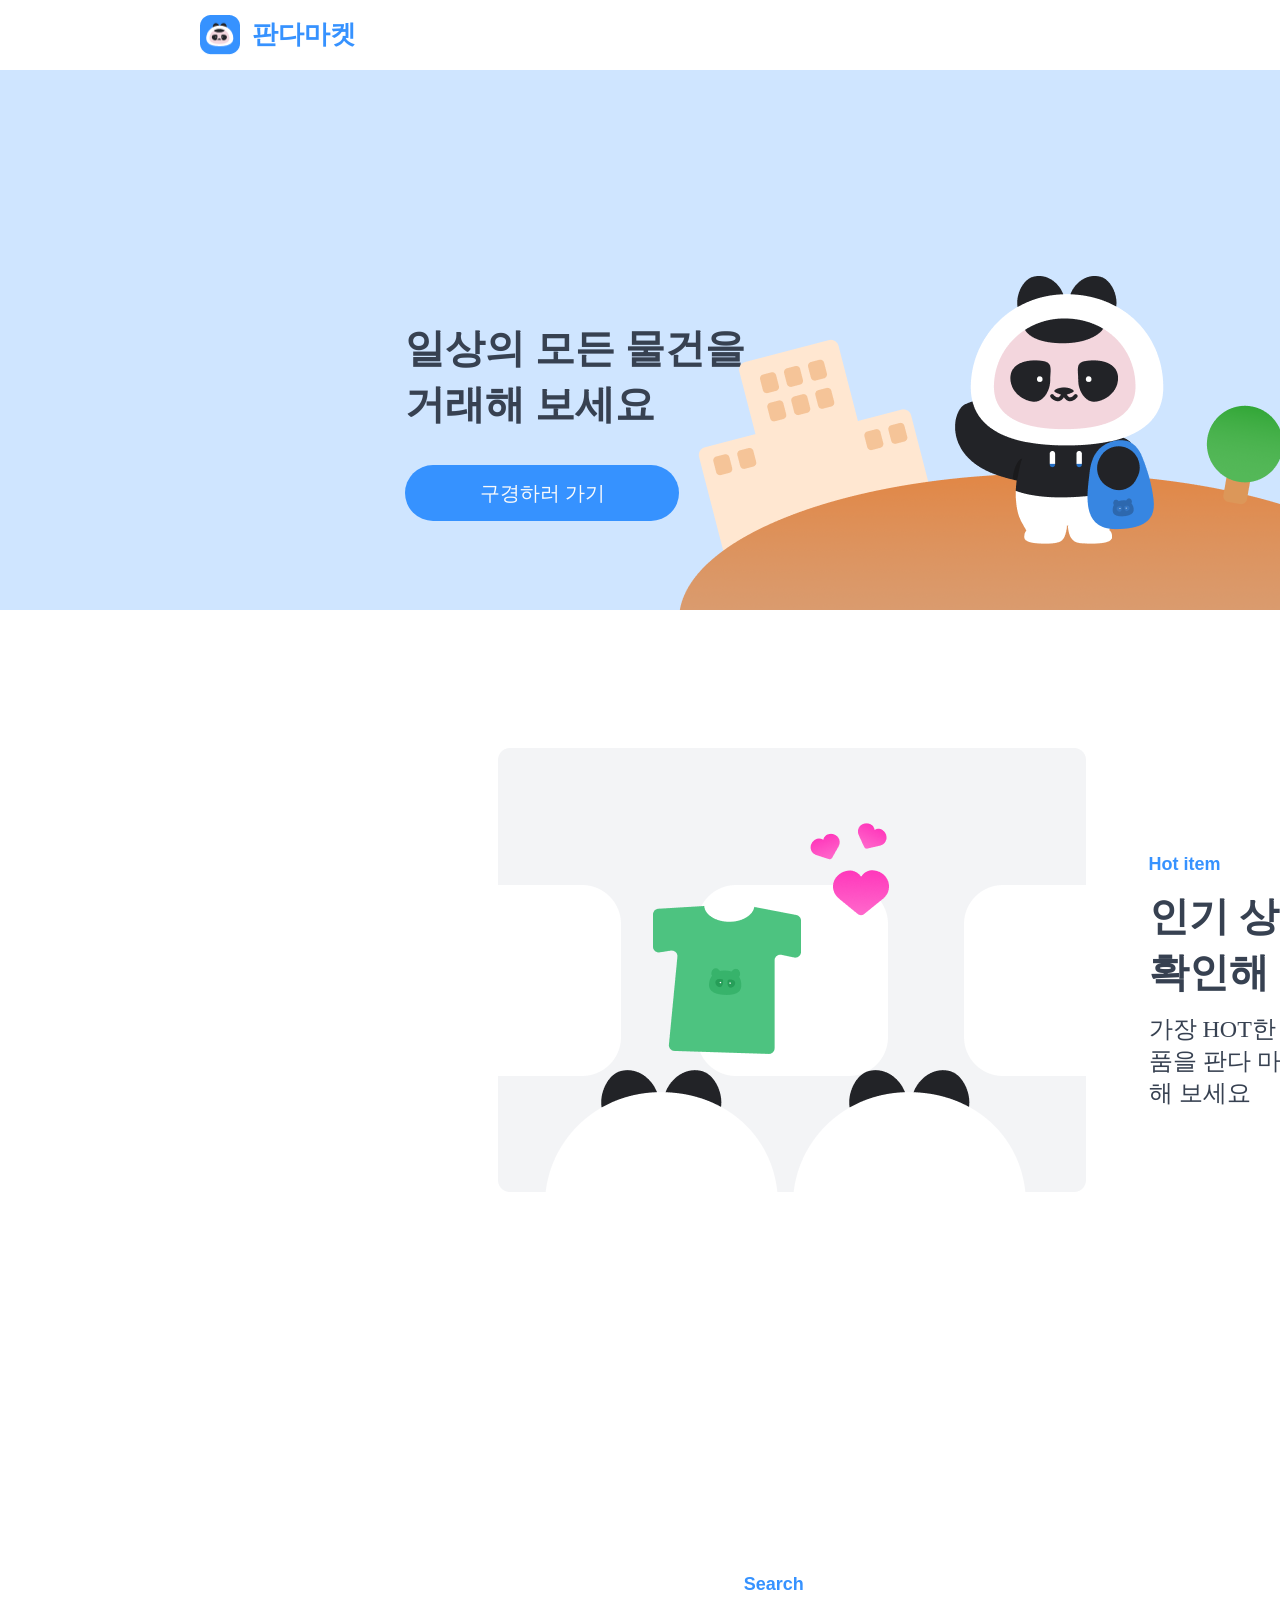
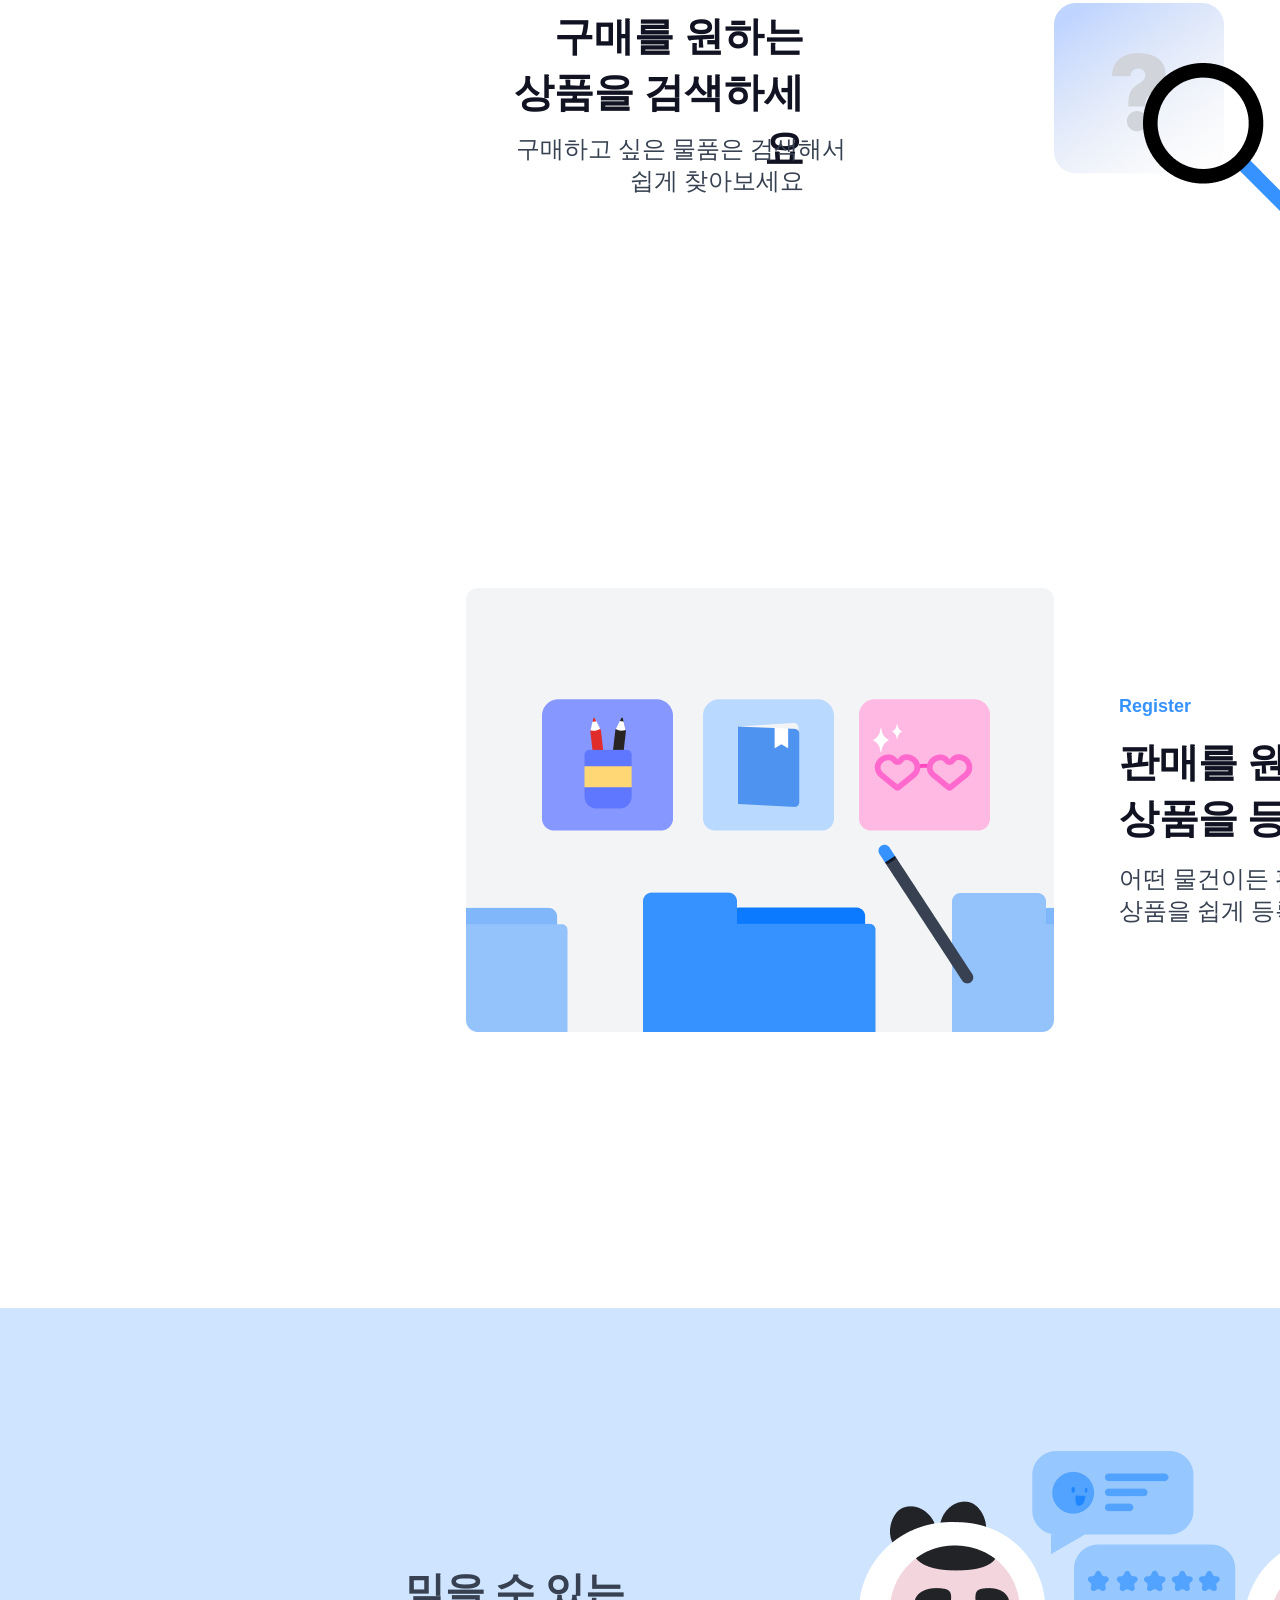
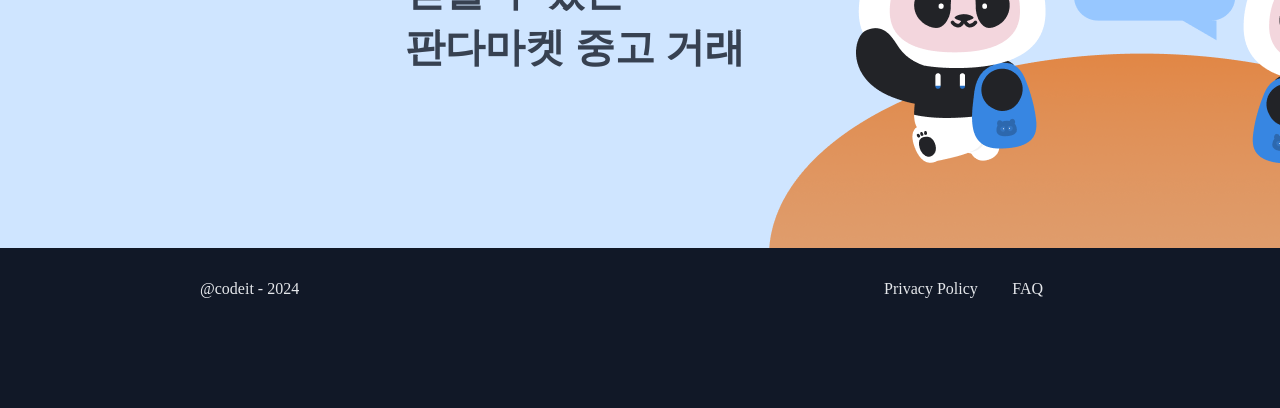
==== main/index.html @ 634217af "feat: 스프린트 미션1" ====
<!doctype html>
<html lang="en">
  <head>
    <meta charset="UTF-8" />
    <meta name="viewport" content="width=device-width, initial-scale=1.0" />
    <title>panda_market</title>
    <link rel="stylesheet" href="index.css" />
  </head>

  <body class="page-wrapper">
    <!--메인 타이틀-->
    <div class="home-page">
      <header class="main-title">
        <div class="main-title-box">
          <a href="#" class="panda-logo">
            <img
              src="../images/panda_face.png"
              alt="판다마켓 로고"
              class="panda_logo_img"
            />
            <span class="panda_logo_name">판다마켓</span>
          </a>
          <a href="../login/index.html" class="login-text">로그인</a>
        </div>
      </header>

      <!--메인 상단 이미지-->
      <div class="banner-wrapper">
        <section class="main-top-img">
          <div class="banner-top-box">
            <div class="banner-top-text-box">
              <p class="banner-top-text">
                일상의 모든 물건을 <br />
                거래해 보세요
              </p>
              <a href="../item/index.html" class="search-products"
                >구경하러 가기</a
              >
            </div>

            <img
              src="../images/Group 33680.png"
              alt="판다 마켓 메인 일러스트"
              class="banner-top-img-box"
            />
          </div>
        </section>
      </div>

      <!--홈페이지 이용 설명-->
      <section class="description">
        <div class="main-description">
          <div class="main-description-img">
            <img src="../images/Img_home_01.png" alt="인기 상품 예시 이미지" />
          </div>

          <div class="main-description-text">
            <p class="title-highlight1">Hot item</p>
            <p class="title-section1">
              인기 상품을 <br />
              확인해 보세요
            </p>
            <p class="title-text1">
              가장 HOT한 중고거래 물품을 판다 마켓에서 확인해 보세요
            </p>
          </div>
        </div>
      </section>

      <section class="description">
        <div class="search-description">
          <div class="search-description-text">
            <p class="title-highlight2">Search</p>
            <p class="title-section2">
              구매를 원하는<br />
              상품을 검색하세요
            </p>
            <p class="title-text2">
              구매하고 싶은 물품은 검색해서 <br />
              쉽게 찾아보세요
            </p>
          </div>

          <div class="search-description-img">
            <div class="search-box">
              <img src="../images/Group 33629.png" alt="구매 원하는 상품" />

              <div class="search-icon">
                <img src="../images/Group 33604.png" alt="돋보기" />
              </div>
            </div>
          </div>
        </div>
      </section>

      <section class="description">
        <div class="create-description">
          <div class="create-description-img">
            <img src="../images/Img_home_03.png" alt="상품 등록과정 이미지" />
          </div>

          <div class="create-description-text">
            <p class="title-highlight3">Register</p>
            <p class="title-section3">
              판매를 원하는 <br />
              상품을 등록하세요
            </p>
            <p class="title-text3">
              어떤 물건이든 판매하고 싶은 상품을 쉽게 등록하세요
            </p>
          </div>
        </div>
      </section>

      <!--메인 하단 이미지-->
      <div class="bottom-group">
        <div class="banner-wrapper">
          <section class="main-bottom-img">
            <div class="banner-bottom-box">
              <div class="banner-bottom-text-box">
                <p class="banner-bottom-text">
                  믿을 수 있는 <br />
                  판다마켓 중고 거래
                </p>
              </div>
              <img
                src="../images/Img_home_bottom.png"
                alt="판다 마켓 메인 일러스트"
                class="banner-bottom-img"
              />
            </div>
          </section>
        </div>

        <!--하단 홈페이지 정보-->

        <div class="info-wrapper">
          <footer class="site-info">
            <div class="site-info-text">
              <p class="since">@codeit - 2024</p>

              <div class="pr-faq">
                <a href="../item/index.html" class="privacy">Privacy Policy</a>
                <a href="../item/index.html" class="faq">FAQ</a>
              </div>

              <div class="sns">
                <a href="https://www.facebook.com/" class="facebook">
                  <img
                    src="../images/logo/ic_facebook.png"
                    alt="페이스북 사이트"
                  />
                </a>
                <a href="https://www.x.com/" class="x">
                  <img src="../images/logo/ic_twitter.png" alt="x 사이트" />
                </a>
                <a href="https://www.youtube.com/" class="youtube">
                  <img
                    src="../images/logo/ic_youtube.png"
                    alt="유튜브 사이트"
                  />
                </a>
                <a href="https://www.instagram.com/" class="instagram">
                  <img
                    src="../images/logo/ic_instagram.png"
                    alt="인스타그램 사이트"
                  />
                </a>
              </div>
            </div>
          </footer>
        </div>
      </div>
    </div>
  </body>
</html>
---- main/index.css ----
* {
  margin: 0;
  padding: 0;
  box-sizing: border-box;
}

a {
  text-decoration: none;
}

.page-wrapper {
  display: flex;
  width: 100%;
}

.home-page {
  display: flex;
  flex-direction: column;
  margin: 0 auto;
  width: 100%;
  height: 3608px;
  min-width: 1920px;
}

/* 상단 고정 배너 */
.main-title {
  position: sticky;
  top: 0;
  left: 0;
  z-index: 1000;
  display: flex;
  justify-content: center;
  align-items: center;
  width: 100%;
  height: 70px;
  background-color: #ffffff;
}

.main-title-box {
  display: flex;
  justify-content: space-between;
  align-items: center;
  width: 100%;
  max-width: 1920px;
  padding: 0 200px;
  height: 51px;
}

.panda-logo {
  display: flex;
  align-items: center;
  gap: 12px;
  cursor: pointer;
}

.panda_logo_img {
  height: auto;
  width: 40px;
  height: 40.14px;
}

.panda_logo_name {
  font-size: 25.63px;
  font-weight: 700;
  line-height: 100%;
  letter-spacing: 0;
  color: #3692ff;
}

.login-text {
  display: inline-flex;
  justify-content: center;
  align-items: center;
  width: 128px;
  height: 48px;
  padding: 12px 23px;
  border-radius: 8px;
  background-color: #3692ff;
  color: #ffffff;
  text-decoration: none;
  font-weight: 600;
}

/* 메인 상단 이미지 */
.banner-wrapper {
  display: flex;
  justify-content: center;
  width: 100%;
  background-color: #cfe5ff;
}

.main-top-img {
  display: flex;
  justify-content: center;
  align-items: flex-end;
  background-color: #cfe5ff;
  width: 100%;

  height: 540px;
}

.banner-top-box {
  display: flex;
  align-items: center;
  width: 1110px;
  height: 340px;
}

.banner-top-text-box {
  display: flex;
  flex-direction: column;
  display: flex;
  width: 274px;
  height: 238px;
  gap: 32px;
}

.banner-top-text {
  width: 295px;
  height: 112px;
  font-family: "pretendard";
  font-size: 40px;
  font-weight: 700;
  line-height: 140%;
  letter-spacing: 0;
  color: #374151;
  white-space: nowrap;
}

.search-products {
  display: flex;
  flex-direction: row;
  align-items: center;
  justify-content: center;
  width: 274px;
  height: 56px;
  padding: 16px 124px;
  gap: 10px;
  background-color: #3692ff;
  border-radius: 40px;
  border: none;
  white-space: nowrap;
  color: #f9fafb;
  font-size: 20px;
}

.banner-top-img-box {
  width: 746px;
  height: 340px;
}

/* 홈페이지 이용 설명 */
.description {
  /* 설졍 3가지 박스 */
  display: flex;
  justify-content: center;
  align-items: center;
  width: 100%;

  height: 720px;
}

.main-description {
  display: flex;
  align-items: center;
  justify-content: space-around;
  width: 988px;
  height: 444px;
}

.main-description-img {
  display: flex;
  width: 588px;
  height: 444px;
}

.main-description-text {
  display: flex;
  flex-direction: column;
  gap: 12px;
  width: 274px;
  height: 238px;
  gap: 12px;
}

.title-highlight1 {
  /* 홈페이지 이용 설명 글자 양식 1번쨰 */
  font-family: "Pretendard";
  font-family: sans-serif;
  color: #3692ff;
  font-size: 18px;
  width: 72px;
  line-height: 26px;
  font-weight: 700;
  letter-spacing: 0;
}

.title-section1 {
  /* 홈페이지 이용 설명 글자 양식 2번쨰 */
  font-family: "Pretendard";
  white-space: nowrap;
  width: 222px;
  height: 112px;
  font-weight: 700;
  font-size: 40px;
  line-height: 140%;
  letter-spacing: 2%;
  color: #374151;
  text-align: left;
}

.title-text1 {
  /* 홈페이지 이용 설명 글자 양식 3번쨰 */
  width: 274px;
  height: 64px;
  font-weight: 500;
  font-size: 24px;
  line-height: 32px;
  letter-spacing: 0;
  color: #374151;
}

.search-description {
  display: flex;
  align-items: center;
  justify-content: space-around;
  width: 988px;
  height: 444px;
}

.search-description-text {
  display: flex;
  flex-direction: column;
  align-items: flex-end;
  width: 317px;
  height: 238px;
  gap: 12px;
}

.title-highlight2 {
  /* 홈페이지 이용 설명 글자 양식 1번쨰 */
  font-family: "Pretendard";
  font-family: sans-serif;
  color: #3692ff;
  font-size: 18px;
  width: 60px;
  line-height: 26px;
  font-weight: 700;
  letter-spacing: 0;
}

.title-section2 {
  /* 홈페이지 이용 설명 글자 양식 2번쨰 */
  font-family: "Pretendard";
  justify-content: flex-end;
  text-align: right;
  width: 317px;
  height: 112px;
  font-weight: 700;
  font-size: 40px;
  line-height: 140%;
  letter-spacing: 2%;
  color: #111322;
}

.title-text2 {
  /* 홈페이지 이용 설명 글자 양식 3번쨰 */
  font-family: "Pretendard";
  white-space: nowrap;
  width: 288px;
  height: 64px;
  font-weight: 500;
  font-size: 24px;
  line-height: 32px;
  letter-spacing: 0;
  color: #374151;
  text-align: right;
}

.search-description-img {
  display: flex;
  justify-content: center;
  align-items: center;
  width: 588px;
  height: 444px;
}

.search-box {
  /* 물음표 상자 */
  position: relative;
}

.search-icon {
  /* 돋보기 */
  position: absolute;
  top: 60px;
  left: 89px;
}

.create-description {
  display: flex;
  justify-content: space-between;
  align-items: center;
  width: 988px;
  height: 444px;
}

.create-description-img {
  display: flex;
  width: 588px;
  height: 444px;
}

.create-description-text {
  display: flex;
  flex-direction: column;
  justify-content: space-around;
  gap: 12px;
  width: 335px;
  height: 238px;
}

.title-highlight3 {
  /* 홈페이지 이용 설명 글자 양식 1번쨰 */
  font-family: "Pretendard";
  font-family: sans-serif;
  color: #3692ff;
  font-size: 18px;
  width: 72px;
  line-height: 26px;
  font-weight: 700;
  letter-spacing: 0;
}

.title-section3 {
  /* 홈페이지 이용 설명 글자 양식 2번쨰 */
  font-family: "Pretendard";
  white-space: nowrap;
  width: 222px;
  height: 112px;
  font-weight: 700;
  font-size: 40px;
  line-height: 140%;
  letter-spacing: -0.4px;
  color: #111322;
  text-align: left;
}

.title-text3 {
  /* 홈페이지 이용 설명 글자 양식 3번쨰 */
  font-family: "Pretendard";
  width: 335px;
  height: 64px;
  font-weight: 500;
  font-size: 24px;
  line-height: 32px;
  letter-spacing: 0;
  color: #374151;
}

/* 메인 하단 이미지 */
.bottom-group {
  margin-top: auto;
  display: flex;
  flex-direction: column;
}

.main-bottom-img {
  display: flex;
  justify-content: center;
  align-items: flex-end;
  background-color: #cfe5ff;

  width: 100%;
  height: 540px;
}

.banner-bottom-box {
  display: flex;
  justify-content: space-between;
  align-items: center;
  width: 1110px;
  height: 397px;
}

.banner-bottom-text-box {
  display: flex;
  width: 295px;
  height: 172px;
}

.banner-bottom-text {
  display: flex;
  width: 295px;
  height: 112px;
  font-weight: 700;
  font-size: 40px;
  line-height: 140%;
  letter-spacing: 0;
  color: #374151;
  white-space: nowrap;
}

.banner-bottom-img-box {
  display: flex;
  width: 746px;
  height: 397px;
}

/* 하단 홈페이지 정보 */
.info-wrapper {
  display: flex;
  justify-content: center;
  width: 100%;
}

.site-info {
  display: flex;
  flex-direction: column;
  width: 1920px;
  height: 160px;
  padding: 32px 200px;
  gap: 10px;
  box-sizing: border-box;
  background-color: #111827;
}

.site-info-text {
  display: flex;
  justify-content: space-between;
  width: 100%;
  max-width: 1520px;
  height: 20px;
  color: #e5e7eb;
  background-color: #111827;
}

.pr-faq {
  display: flex;
  justify-content: space-between;
  width: 159px;
  height: 19px;
  color: #e5e7eb;
}

.pr-faq a {
  color: #e5e7eb;
}

.privacy {
}

.faq {
}

.facebook {
}

.x {
}

.youtube {
}

.instagram {
}
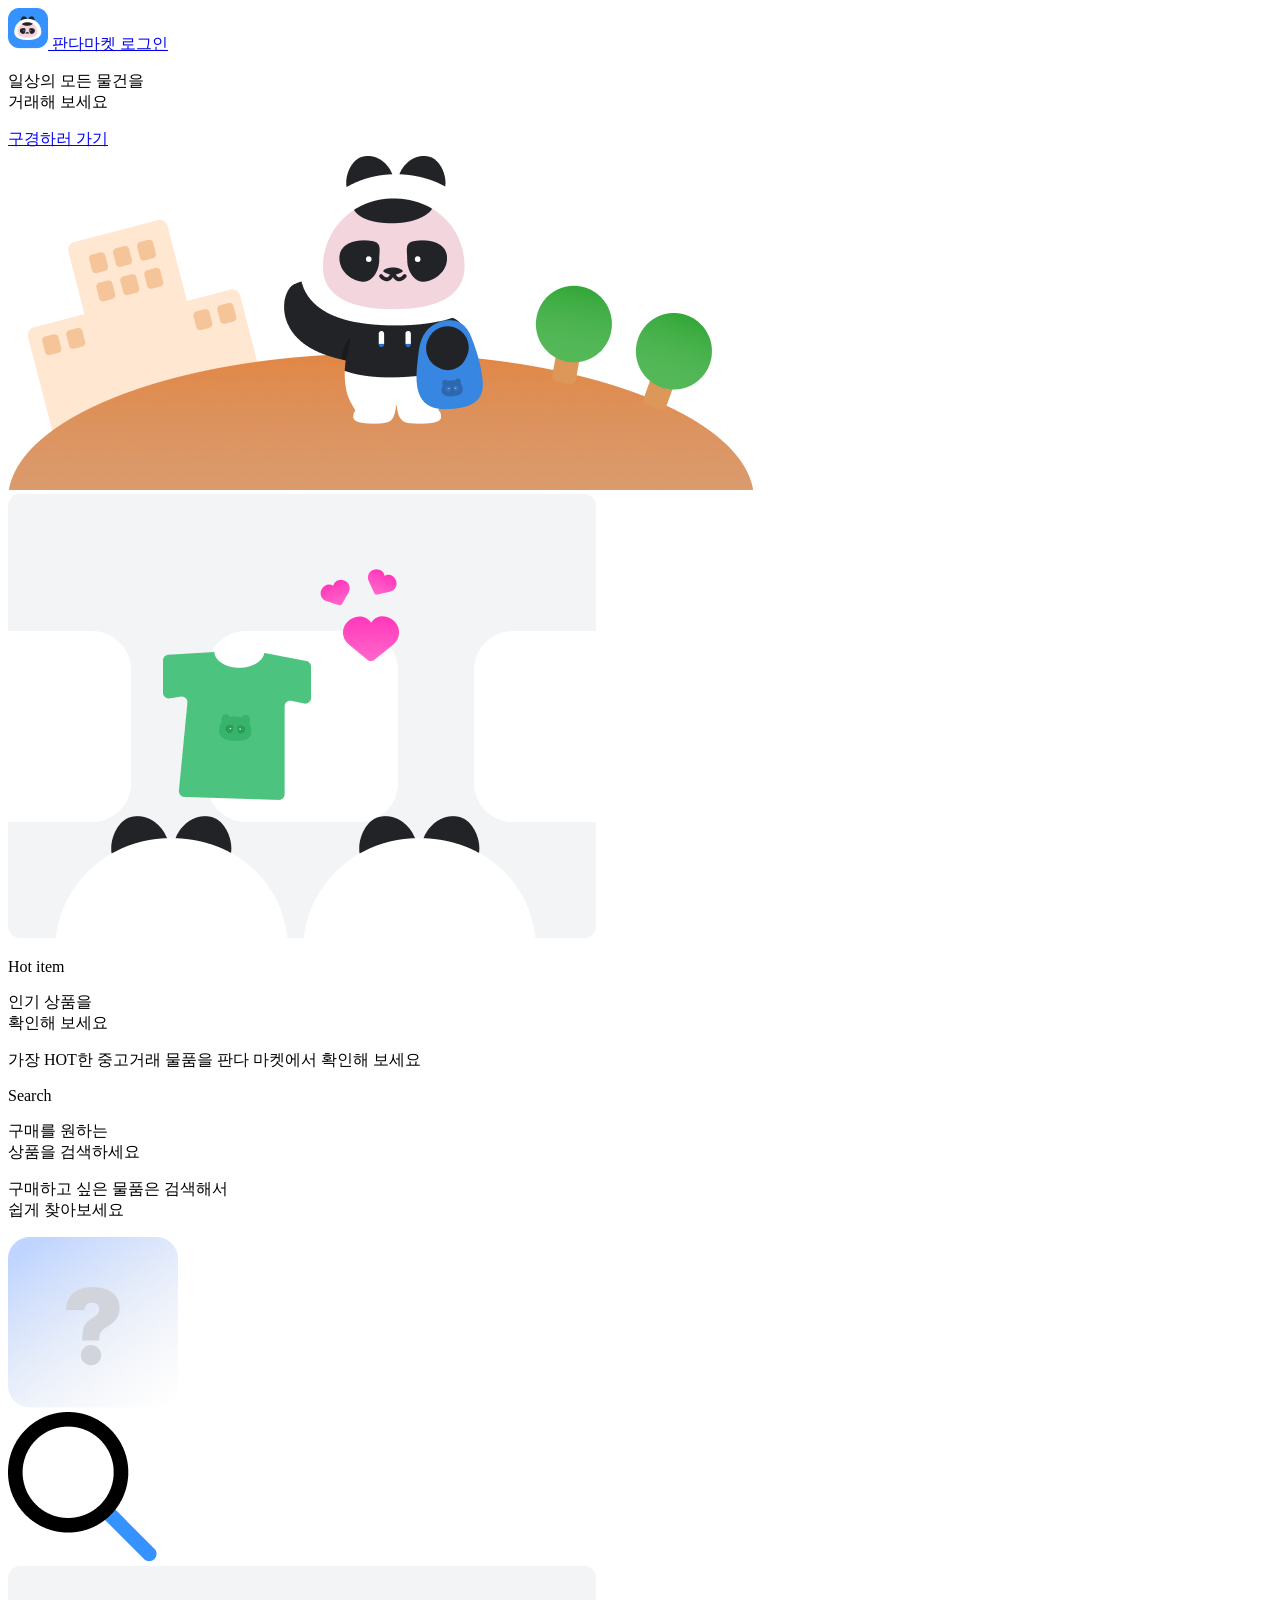
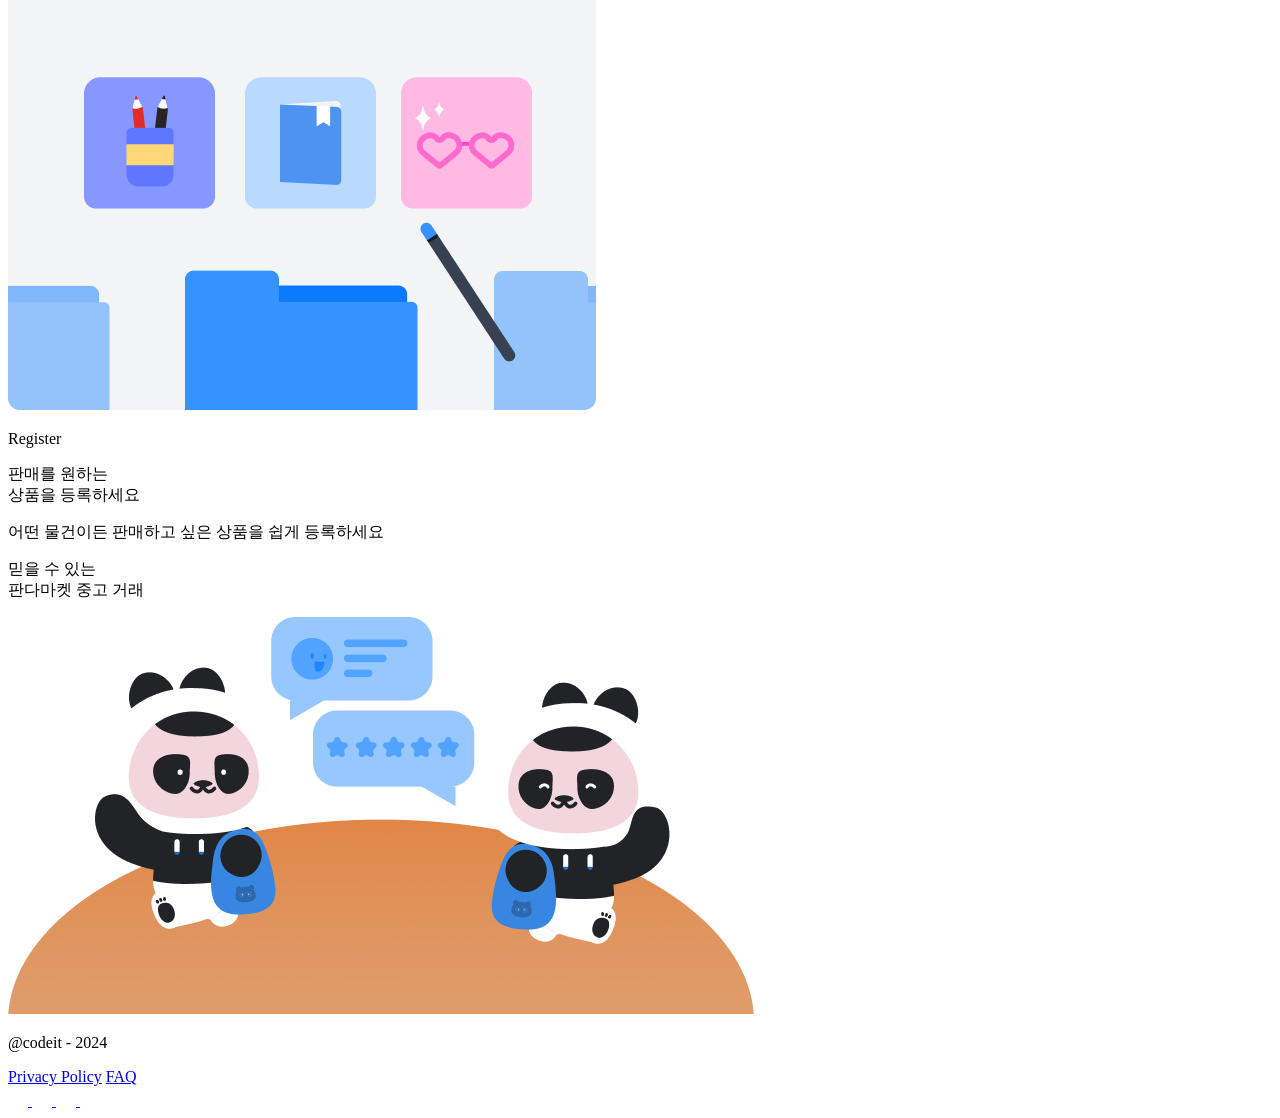
==== commit ed452094: "css 미적용으로 경로 수정 2" ====
--- a/main/index.html
+++ b/main/index.html
@@ -4,7 +4,7 @@
     <meta charset="UTF-8" />
     <meta name="viewport" content="width=device-width, initial-scale=1.0" />
     <title>panda_market</title>
-    <link rel="stylesheet" href="index.css" />
+    <link rel="stylesheet" href="/index.css" />
   </head>
 
   <body class="page-wrapper">
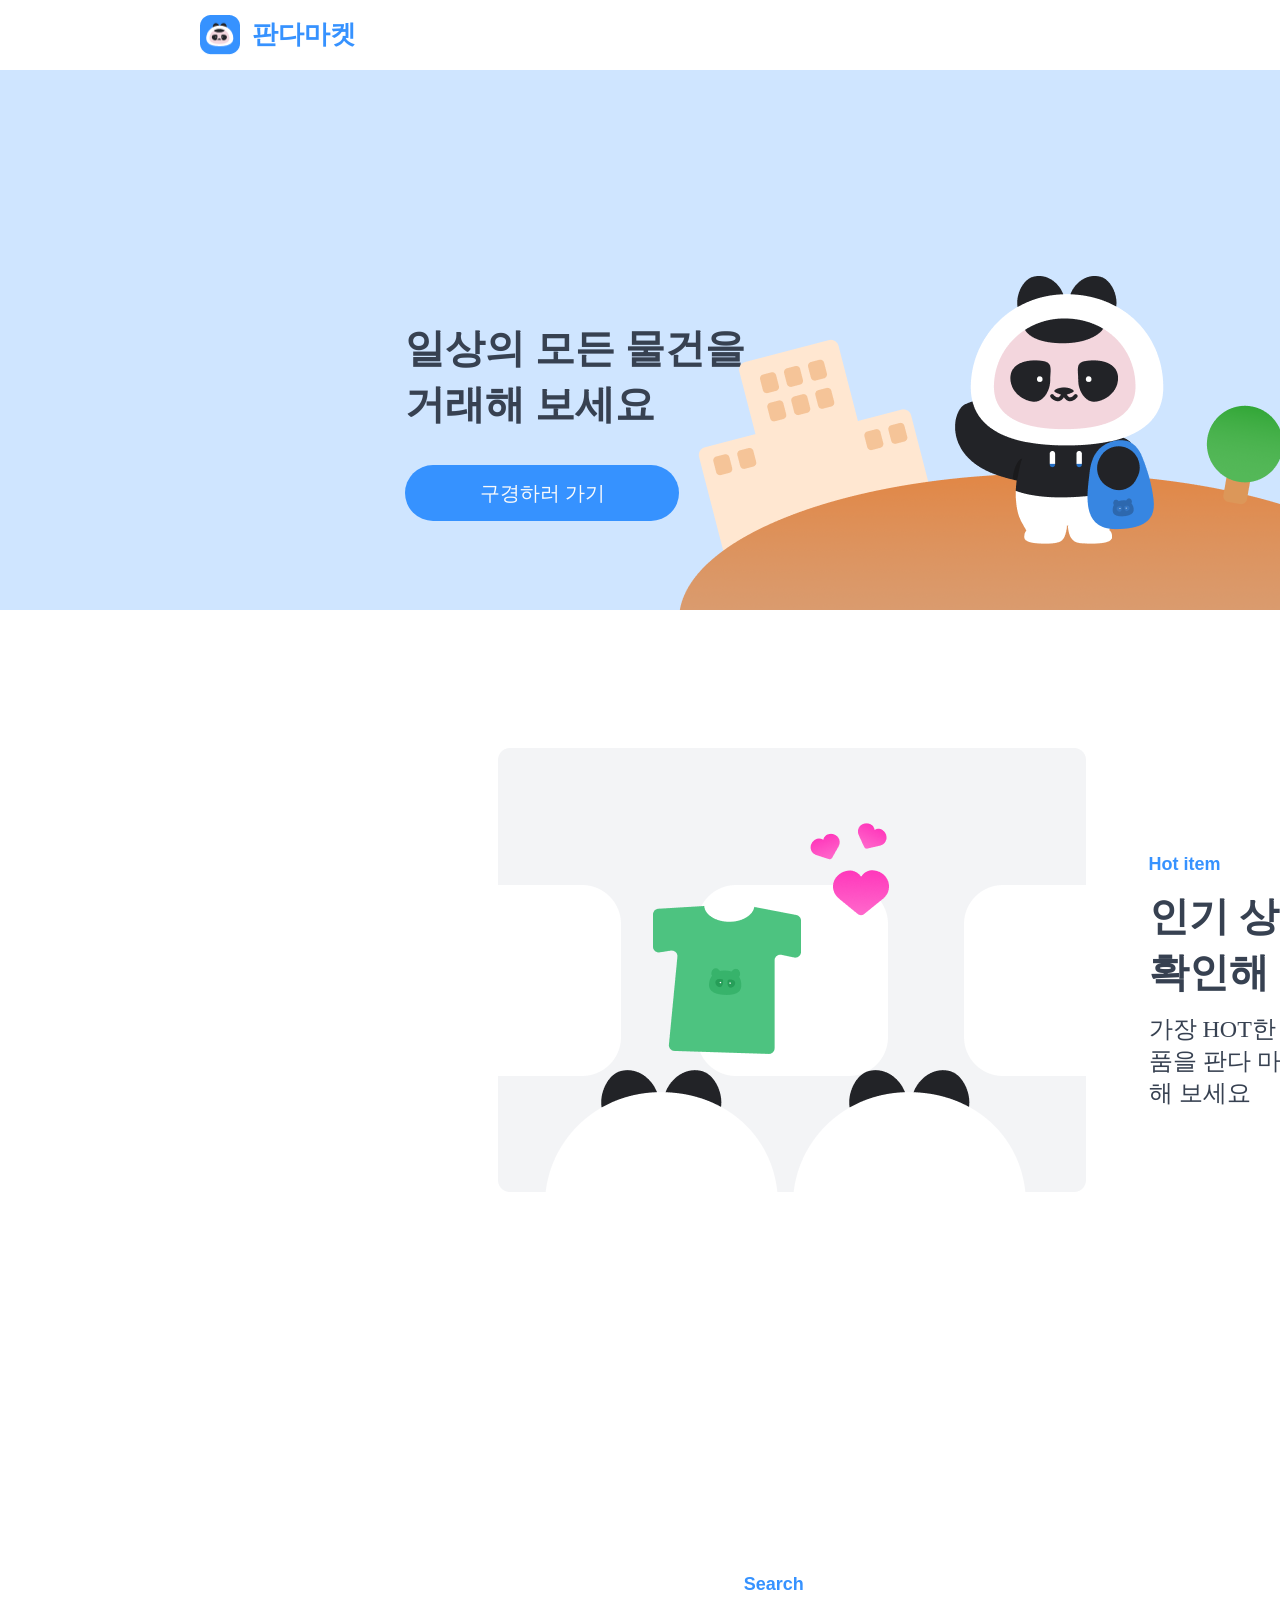
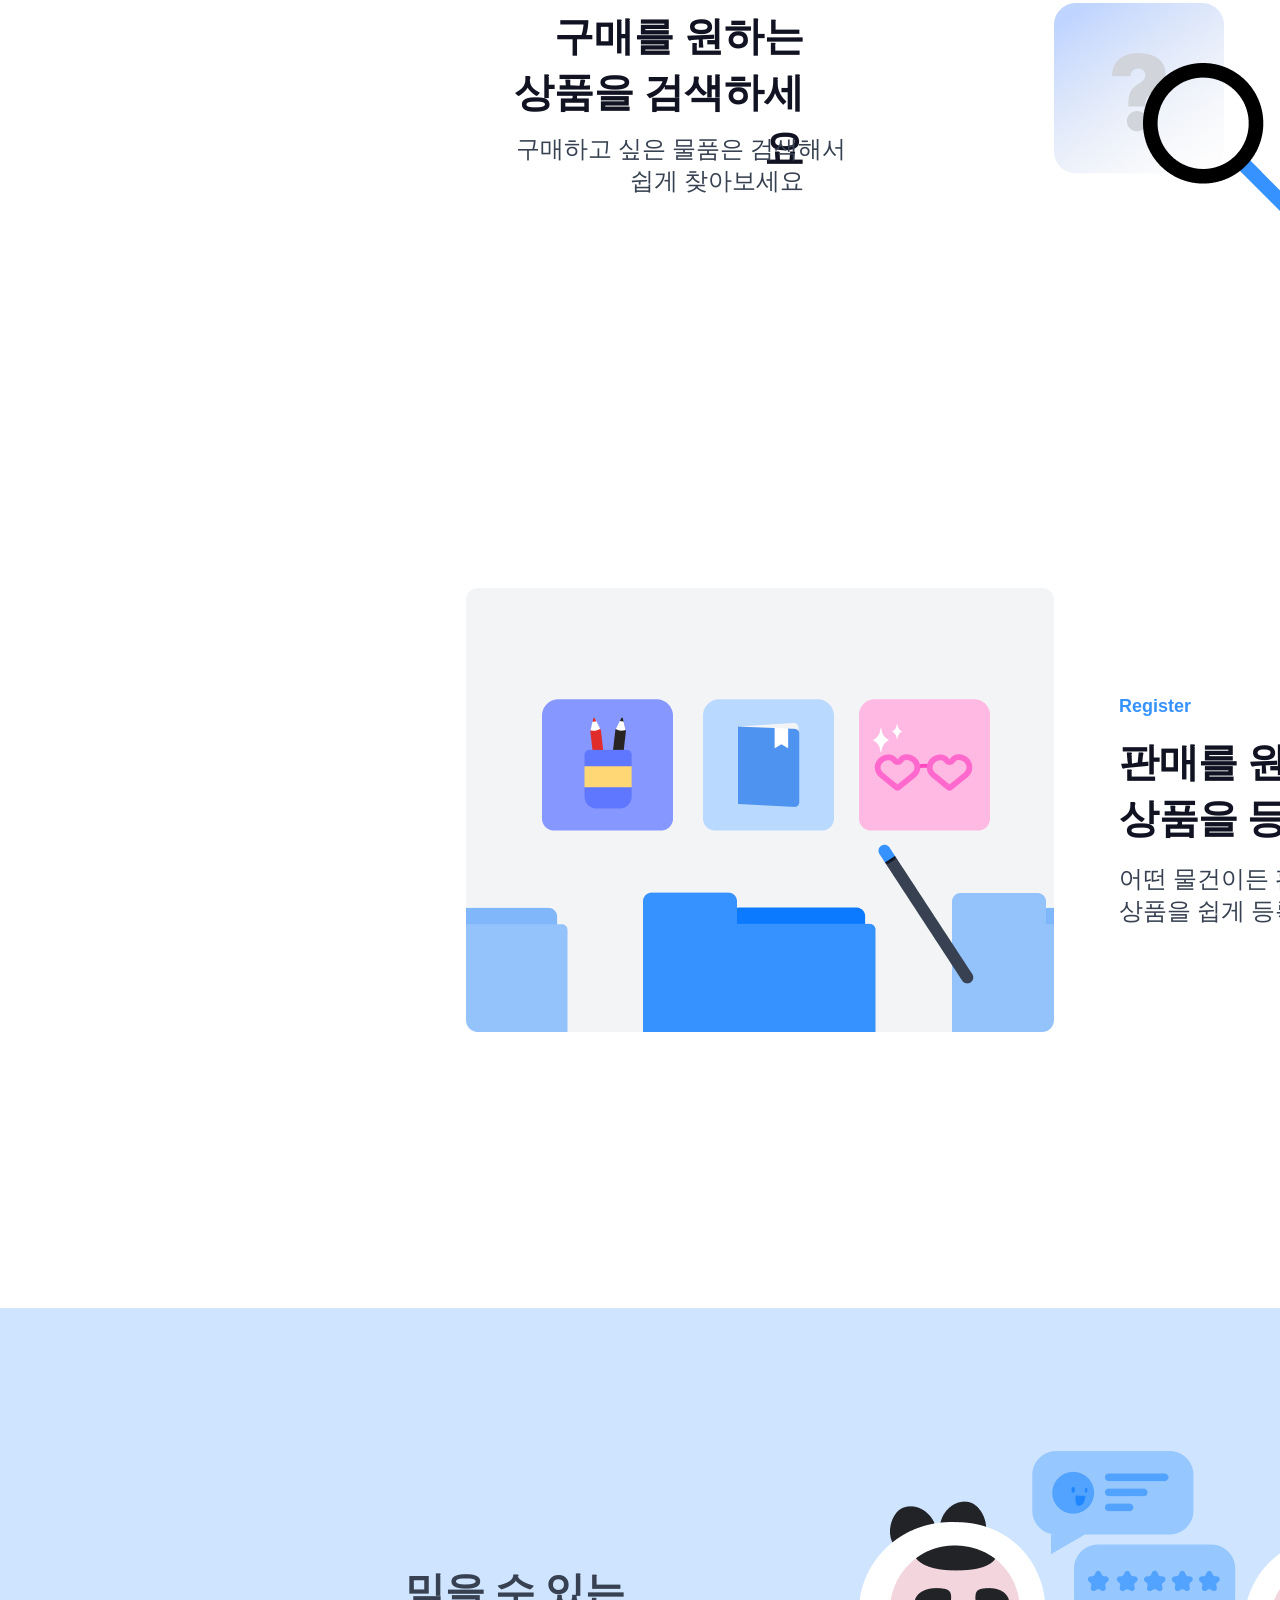
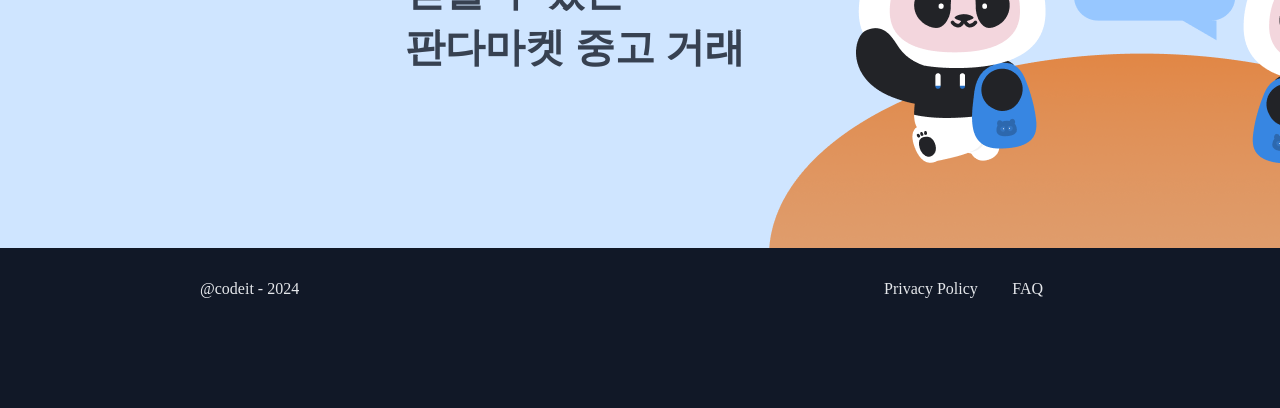
==== commit 2edbe58e: "fix: 순수 HTML/CSS 환경에 맞게 경로 및 배포 설정 수정" ====
--- a/main/index.html
+++ b/main/index.html
@@ -4,7 +4,7 @@
     <meta charset="UTF-8" />
     <meta name="viewport" content="width=device-width, initial-scale=1.0" />
     <title>panda_market</title>
-    <link rel="stylesheet" href="/index.css" />
+    <link rel="stylesheet" href="./index.css" />
   </head>
 
   <body class="page-wrapper">
--- a/main/index.css
+++ b/main/index.css
@@ -0,0 +1,466 @@
+* {
+  margin: 0;
+  padding: 0;
+  box-sizing: border-box;
+}
+
+a {
+  text-decoration: none;
+}
+
+.page-wrapper {
+  display: flex;
+  width: 100%;
+}
+
+.home-page {
+  display: flex;
+  flex-direction: column;
+  margin: 0 auto;
+  width: 100%;
+  height: 3608px;
+  min-width: 1920px;
+}
+
+/* 상단 고정 배너 */
+.main-title {
+  position: sticky;
+  top: 0;
+  left: 0;
+  z-index: 1000;
+  display: flex;
+  justify-content: center;
+  align-items: center;
+  width: 100%;
+  height: 70px;
+  background-color: #ffffff;
+}
+
+.main-title-box {
+  display: flex;
+  justify-content: space-between;
+  align-items: center;
+  width: 100%;
+  max-width: 1920px;
+  padding: 0 200px;
+  height: 51px;
+}
+
+.panda-logo {
+  display: flex;
+  align-items: center;
+  gap: 12px;
+  cursor: pointer;
+}
+
+.panda_logo_img {
+  height: auto;
+  width: 40px;
+  height: 40.14px;
+}
+
+.panda_logo_name {
+  font-size: 25.63px;
+  font-weight: 700;
+  line-height: 100%;
+  letter-spacing: 0;
+  color: #3692ff;
+}
+
+.login-text {
+  display: inline-flex;
+  justify-content: center;
+  align-items: center;
+  width: 128px;
+  height: 48px;
+  padding: 12px 23px;
+  border-radius: 8px;
+  background-color: #3692ff;
+  color: #ffffff;
+  text-decoration: none;
+  font-weight: 600;
+}
+
+/* 메인 상단 이미지 */
+.banner-wrapper {
+  display: flex;
+  justify-content: center;
+  width: 100%;
+  background-color: #cfe5ff;
+}
+
+.main-top-img {
+  display: flex;
+  justify-content: center;
+  align-items: flex-end;
+  background-color: #cfe5ff;
+  width: 100%;
+
+  height: 540px;
+}
+
+.banner-top-box {
+  display: flex;
+  align-items: center;
+  width: 1110px;
+  height: 340px;
+}
+
+.banner-top-text-box {
+  display: flex;
+  flex-direction: column;
+  display: flex;
+  width: 274px;
+  height: 238px;
+  gap: 32px;
+}
+
+.banner-top-text {
+  width: 295px;
+  height: 112px;
+  font-family: "pretendard";
+  font-size: 40px;
+  font-weight: 700;
+  line-height: 140%;
+  letter-spacing: 0;
+  color: #374151;
+  white-space: nowrap;
+}
+
+.search-products {
+  display: flex;
+  flex-direction: row;
+  align-items: center;
+  justify-content: center;
+  width: 274px;
+  height: 56px;
+  padding: 16px 124px;
+  gap: 10px;
+  background-color: #3692ff;
+  border-radius: 40px;
+  border: none;
+  white-space: nowrap;
+  color: #f9fafb;
+  font-size: 20px;
+}
+
+.banner-top-img-box {
+  width: 746px;
+  height: 340px;
+}
+
+/* 홈페이지 이용 설명 */
+.description {
+  /* 설졍 3가지 박스 */
+  display: flex;
+  justify-content: center;
+  align-items: center;
+  width: 100%;
+
+  height: 720px;
+}
+
+.main-description {
+  display: flex;
+  align-items: center;
+  justify-content: space-around;
+  width: 988px;
+  height: 444px;
+}
+
+.main-description-img {
+  display: flex;
+  width: 588px;
+  height: 444px;
+}
+
+.main-description-text {
+  display: flex;
+  flex-direction: column;
+  gap: 12px;
+  width: 274px;
+  height: 238px;
+  gap: 12px;
+}
+
+.title-highlight1 {
+  /* 홈페이지 이용 설명 글자 양식 1번쨰 */
+  font-family: "Pretendard";
+  font-family: sans-serif;
+  color: #3692ff;
+  font-size: 18px;
+  width: 72px;
+  line-height: 26px;
+  font-weight: 700;
+  letter-spacing: 0;
+}
+
+.title-section1 {
+  /* 홈페이지 이용 설명 글자 양식 2번쨰 */
+  font-family: "Pretendard";
+  white-space: nowrap;
+  width: 222px;
+  height: 112px;
+  font-weight: 700;
+  font-size: 40px;
+  line-height: 140%;
+  letter-spacing: 2%;
+  color: #374151;
+  text-align: left;
+}
+
+.title-text1 {
+  /* 홈페이지 이용 설명 글자 양식 3번쨰 */
+  width: 274px;
+  height: 64px;
+  font-weight: 500;
+  font-size: 24px;
+  line-height: 32px;
+  letter-spacing: 0;
+  color: #374151;
+}
+
+.search-description {
+  display: flex;
+  align-items: center;
+  justify-content: space-around;
+  width: 988px;
+  height: 444px;
+}
+
+.search-description-text {
+  display: flex;
+  flex-direction: column;
+  align-items: flex-end;
+  width: 317px;
+  height: 238px;
+  gap: 12px;
+}
+
+.title-highlight2 {
+  /* 홈페이지 이용 설명 글자 양식 1번쨰 */
+  font-family: "Pretendard";
+  font-family: sans-serif;
+  color: #3692ff;
+  font-size: 18px;
+  width: 60px;
+  line-height: 26px;
+  font-weight: 700;
+  letter-spacing: 0;
+}
+
+.title-section2 {
+  /* 홈페이지 이용 설명 글자 양식 2번쨰 */
+  font-family: "Pretendard";
+  justify-content: flex-end;
+  text-align: right;
+  width: 317px;
+  height: 112px;
+  font-weight: 700;
+  font-size: 40px;
+  line-height: 140%;
+  letter-spacing: 2%;
+  color: #111322;
+}
+
+.title-text2 {
+  /* 홈페이지 이용 설명 글자 양식 3번쨰 */
+  font-family: "Pretendard";
+  white-space: nowrap;
+  width: 288px;
+  height: 64px;
+  font-weight: 500;
+  font-size: 24px;
+  line-height: 32px;
+  letter-spacing: 0;
+  color: #374151;
+  text-align: right;
+}
+
+.search-description-img {
+  display: flex;
+  justify-content: center;
+  align-items: center;
+  width: 588px;
+  height: 444px;
+}
+
+.search-box {
+  /* 물음표 상자 */
+  position: relative;
+}
+
+.search-icon {
+  /* 돋보기 */
+  position: absolute;
+  top: 60px;
+  left: 89px;
+}
+
+.create-description {
+  display: flex;
+  justify-content: space-between;
+  align-items: center;
+  width: 988px;
+  height: 444px;
+}
+
+.create-description-img {
+  display: flex;
+  width: 588px;
+  height: 444px;
+}
+
+.create-description-text {
+  display: flex;
+  flex-direction: column;
+  justify-content: space-around;
+  gap: 12px;
+  width: 335px;
+  height: 238px;
+}
+
+.title-highlight3 {
+  /* 홈페이지 이용 설명 글자 양식 1번쨰 */
+  font-family: "Pretendard";
+  font-family: sans-serif;
+  color: #3692ff;
+  font-size: 18px;
+  width: 72px;
+  line-height: 26px;
+  font-weight: 700;
+  letter-spacing: 0;
+}
+
+.title-section3 {
+  /* 홈페이지 이용 설명 글자 양식 2번쨰 */
+  font-family: "Pretendard";
+  white-space: nowrap;
+  width: 222px;
+  height: 112px;
+  font-weight: 700;
+  font-size: 40px;
+  line-height: 140%;
+  letter-spacing: -0.4px;
+  color: #111322;
+  text-align: left;
+}
+
+.title-text3 {
+  /* 홈페이지 이용 설명 글자 양식 3번쨰 */
+  font-family: "Pretendard";
+  width: 335px;
+  height: 64px;
+  font-weight: 500;
+  font-size: 24px;
+  line-height: 32px;
+  letter-spacing: 0;
+  color: #374151;
+}
+
+/* 메인 하단 이미지 */
+.bottom-group {
+  margin-top: auto;
+  display: flex;
+  flex-direction: column;
+}
+
+.main-bottom-img {
+  display: flex;
+  justify-content: center;
+  align-items: flex-end;
+  background-color: #cfe5ff;
+
+  width: 100%;
+  height: 540px;
+}
+
+.banner-bottom-box {
+  display: flex;
+  justify-content: space-between;
+  align-items: center;
+  width: 1110px;
+  height: 397px;
+}
+
+.banner-bottom-text-box {
+  display: flex;
+  width: 295px;
+  height: 172px;
+}
+
+.banner-bottom-text {
+  display: flex;
+  width: 295px;
+  height: 112px;
+  font-weight: 700;
+  font-size: 40px;
+  line-height: 140%;
+  letter-spacing: 0;
+  color: #374151;
+  white-space: nowrap;
+}
+
+.banner-bottom-img-box {
+  display: flex;
+  width: 746px;
+  height: 397px;
+}
+
+/* 하단 홈페이지 정보 */
+.info-wrapper {
+  display: flex;
+  justify-content: center;
+  width: 100%;
+}
+
+.site-info {
+  display: flex;
+  flex-direction: column;
+  width: 1920px;
+  height: 160px;
+  padding: 32px 200px;
+  gap: 10px;
+  box-sizing: border-box;
+  background-color: #111827;
+}
+
+.site-info-text {
+  display: flex;
+  justify-content: space-between;
+  width: 100%;
+  max-width: 1520px;
+  height: 20px;
+  color: #e5e7eb;
+  background-color: #111827;
+}
+
+.pr-faq {
+  display: flex;
+  justify-content: space-between;
+  width: 159px;
+  height: 19px;
+  color: #e5e7eb;
+}
+
+.pr-faq a {
+  color: #e5e7eb;
+}
+
+.privacy {
+}
+
+.faq {
+}
+
+.facebook {
+}
+
+.x {
+}
+
+.youtube {
+}
+
+.instagram {
+}
